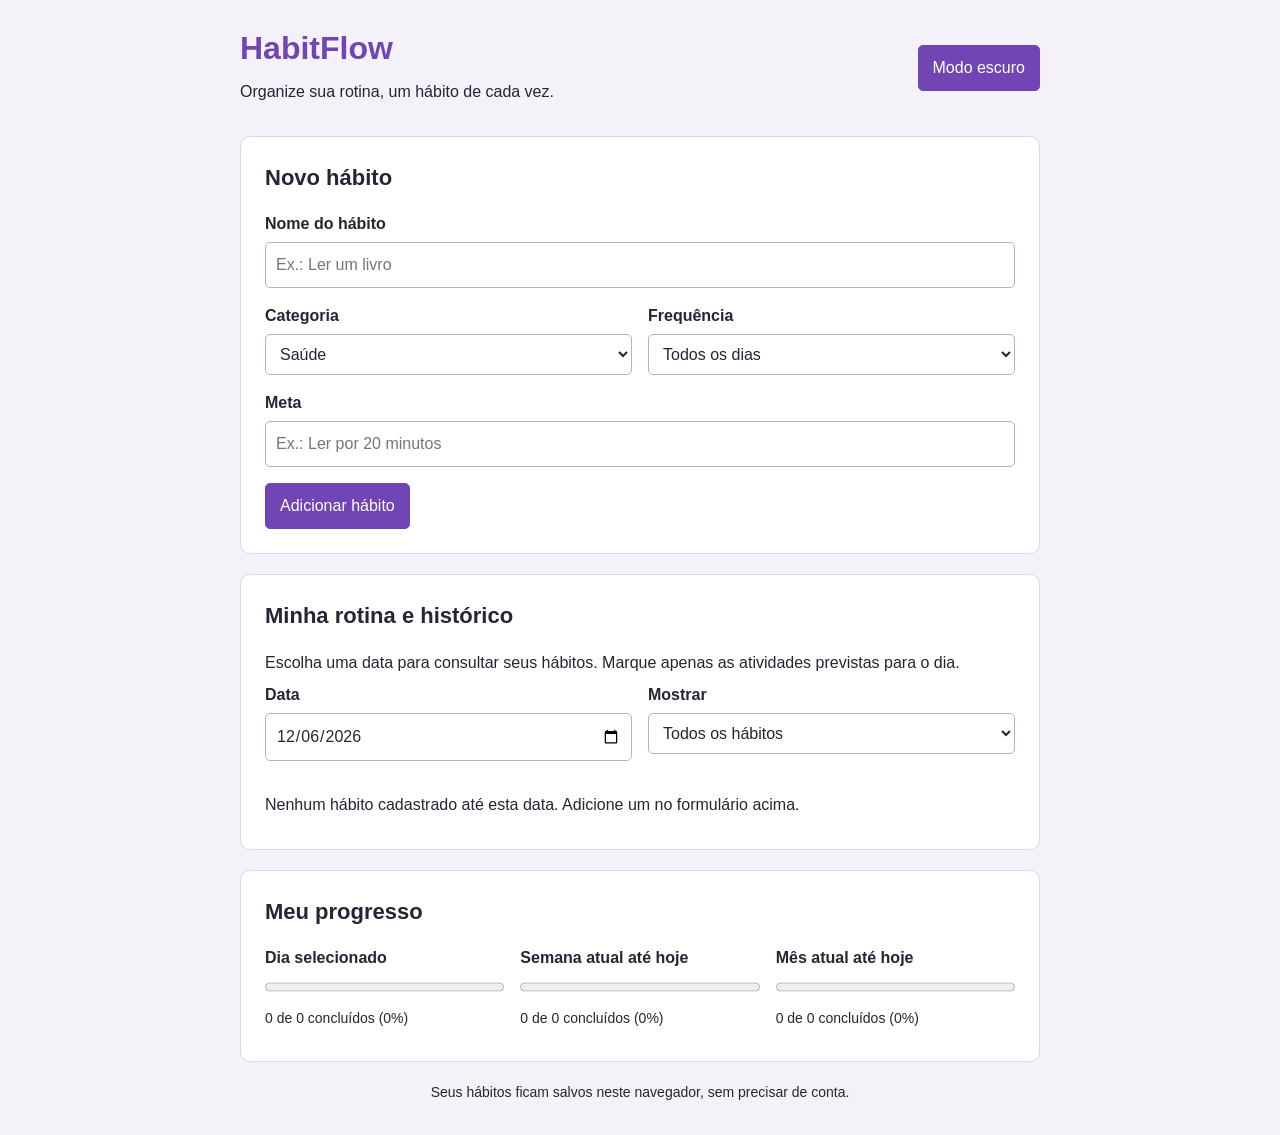
==== index.html @ 05ae08fd "Add files via upload" ====
<!DOCTYPE html>
<html lang="pt-BR">

<head>
  <meta charset="UTF-8">
  <meta name="viewport" content="width=device-width, initial-scale=1.0">
  <title>HabitFlow</title>
  <link rel="stylesheet" href="style.css">
  <script src="script.js" defer></script>
</head>

<body>
  <header>
    <div>
      <h1>HabitFlow</h1>
      <p>Organize sua rotina, um hábito de cada vez.</p>
    </div>
    <button id="tema" type="button" aria-pressed="false">Modo escuro</button>
  </header>

  <main>
    <section>
      <h2 id="titulo-formulario">Novo hábito</h2>

      <form id="formulario">
        <label for="nome">Nome do hábito</label>
        <input id="nome" type="text" placeholder="Ex.: Ler um livro" maxlength="60" required>

        <div class="colunas">
          <div>
            <label for="categoria">Categoria</label>
            <select id="categoria">
              <option>Saúde</option>
              <option>Estudos</option>
              <option>Pessoal</option>
              <option>Bem-estar</option>
            </select>
          </div>
          <div>
            <label for="frequencia">Frequência</label>
            <select id="frequencia">
              <option value="diario">Todos os dias</option>
              <option value="semana">Segunda a sexta</option>
              <option value="fim-semana">Sábado e domingo</option>
            </select>
          </div>
        </div>

        <label for="meta">Meta</label>
        <input id="meta" type="text" placeholder="Ex.: Ler por 20 minutos" maxlength="80" required>

        <div class="acoes">
          <button id="salvar" type="submit">Adicionar hábito</button>
          <button id="cancelar" class="secundario" type="button" hidden>Cancelar edição</button>
        </div>
      </form>
    </section>

    <p id="mensagem" role="status" aria-live="polite"></p>

    <section>
      <h2>Minha rotina e histórico</h2>
      <p>Escolha uma data para consultar seus hábitos. Marque apenas as atividades previstas para o dia.</p>

      <div class="colunas">
        <div>
          <label for="data">Data</label>
          <input id="data" type="date" required>
        </div>
        <div>
          <label for="filtro">Mostrar</label>
          <select id="filtro">
            <option value="todos">Todos os hábitos</option>
            <option value="pendentes">Pendentes</option>
            <option value="concluidos">Concluídos</option>
          </select>
        </div>
      </div>

      <ul id="lista"></ul>
      <p id="lista-vazia">Você ainda não tem hábitos previstos para esta data.</p>
    </section>

    <section>
      <h2>Meu progresso</h2>
      <div class="progresso">
        <div>
          <label for="barra-dia">Dia selecionado</label>
          <progress id="barra-dia" value="0" max="100"></progress>
          <p id="texto-dia">0 de 0 concluídos (0%)</p>
        </div>
        <div>
          <label for="barra-semana">Semana atual até hoje</label>
          <progress id="barra-semana" value="0" max="100"></progress>
          <p id="texto-semana">0 de 0 concluídos (0%)</p>
        </div>
        <div>
          <label for="barra-mes">Mês atual até hoje</label>
          <progress id="barra-mes" value="0" max="100"></progress>
          <p id="texto-mes">0 de 0 concluídos (0%)</p>
        </div>
      </div>
    </section>
  </main>

  <footer>
    <p>Seus hábitos ficam salvos neste navegador, sem precisar de conta.</p>
  </footer>

  <noscript>Ative o JavaScript para usar o HabitFlow.</noscript>
</body>

</html>
---- style.css ----
/* Estilo geral da página */
* {
  box-sizing: border-box;
}

body {
  margin: 0;
  background-color: #f4f2f8;
  color: #292333;
  font-family: Arial, sans-serif;
  line-height: 1.5;
}

header, main, footer {
  width: 90%;
  max-width: 800px;
  margin: auto;
}

header {
  display: flex;
  justify-content: space-between;
  align-items: center;
  gap: 16px;
  padding: 24px 0;
}

h1 {
  margin: 0;
  color: #7145b3;
}

h2 {
  margin-top: 0;
  font-size: 22px;
}

p {
  margin: 8px 0;
}

section {
  margin-bottom: 20px;
  padding: 24px;
  background-color: white;
  border: 1px solid #ded8e8;
  border-radius: 10px;
}

/* Formulário e botões */
label {
  display: block;
  margin-bottom: 6px;
  font-weight: bold;
}

input, select, button {
  font: inherit;
}

input, select {
  width: 100%;
  margin-bottom: 16px;
  padding: 10px;
  background-color: white;
  color: inherit;
  border: 1px solid #b9b0c7;
  border-radius: 5px;
}

button {
  padding: 10px 14px;
  background-color: #7145b3;
  color: white;
  border: 1px solid #7145b3;
  border-radius: 5px;
  cursor: pointer;
}

button:hover {
  background-color: #59328f;
}

button:focus-visible, input:focus-visible, select:focus-visible {
  outline: 3px solid #a284d0;
  outline-offset: 3px;
}

.secundario {
  background-color: transparent;
  color: #7145b3;
}

.secundario:hover {
  background-color: #eee6f9;
}

.colunas, .progresso {
  display: grid;
  grid-template-columns: 1fr 1fr;
  gap: 16px;
}

.acoes {
  display: flex;
  flex-wrap: wrap;
  gap: 8px;
}

#mensagem {
  color: #5d378e;
  overflow-wrap: anywhere;
}

#mensagem:empty {
  display: none;
}

/* Lista de hábitos */
ul {
  padding: 0;
  list-style: none;
}

li {
  padding: 16px 0;
  border-top: 1px solid #ded8e8;
  overflow-wrap: anywhere;
}

.nome-habito {
  display: flex;
  align-items: center;
  gap: 10px;
  cursor: pointer;
}

.nome-habito input {
  width: 18px;
  height: 18px;
  margin: 0;
  flex-shrink: 0;
  accent-color: #7145b3;
}

.concluido strong {
  text-decoration: line-through;
  color: #696171;
}

li p {
  font-size: 14px;
}

.progresso {
  grid-template-columns: repeat(3, 1fr);
}

progress {
  width: 100%;
  height: 18px;
  accent-color: #7145b3;
}

.progresso p, footer {
  font-size: 14px;
}

footer {
  padding-bottom: 24px;
  text-align: center;
}

[hidden] {
  display: none !important;
}

/* Modo escuro */
body.escuro {
  background-color: #201c28;
  color: #f1edf7;
}

.escuro section, .escuro input, .escuro select {
  background-color: #302a3a;
  border-color: #655b70;
}

.escuro h1, .escuro #mensagem, .escuro .secundario {
  color: #cfb0ff;
}

.escuro .secundario:hover {
  background-color: #44324f;
}

.escuro .concluido strong {
  color: #b8adc5;
}

/* No celular, as colunas ficam uma abaixo da outra. */
@media (max-width: 600px) {
  header {
    align-items: flex-start;
    flex-direction: column;
  }

  section {
    padding: 18px;
  }

  .colunas, .progresso {
    grid-template-columns: 1fr;
  }
}
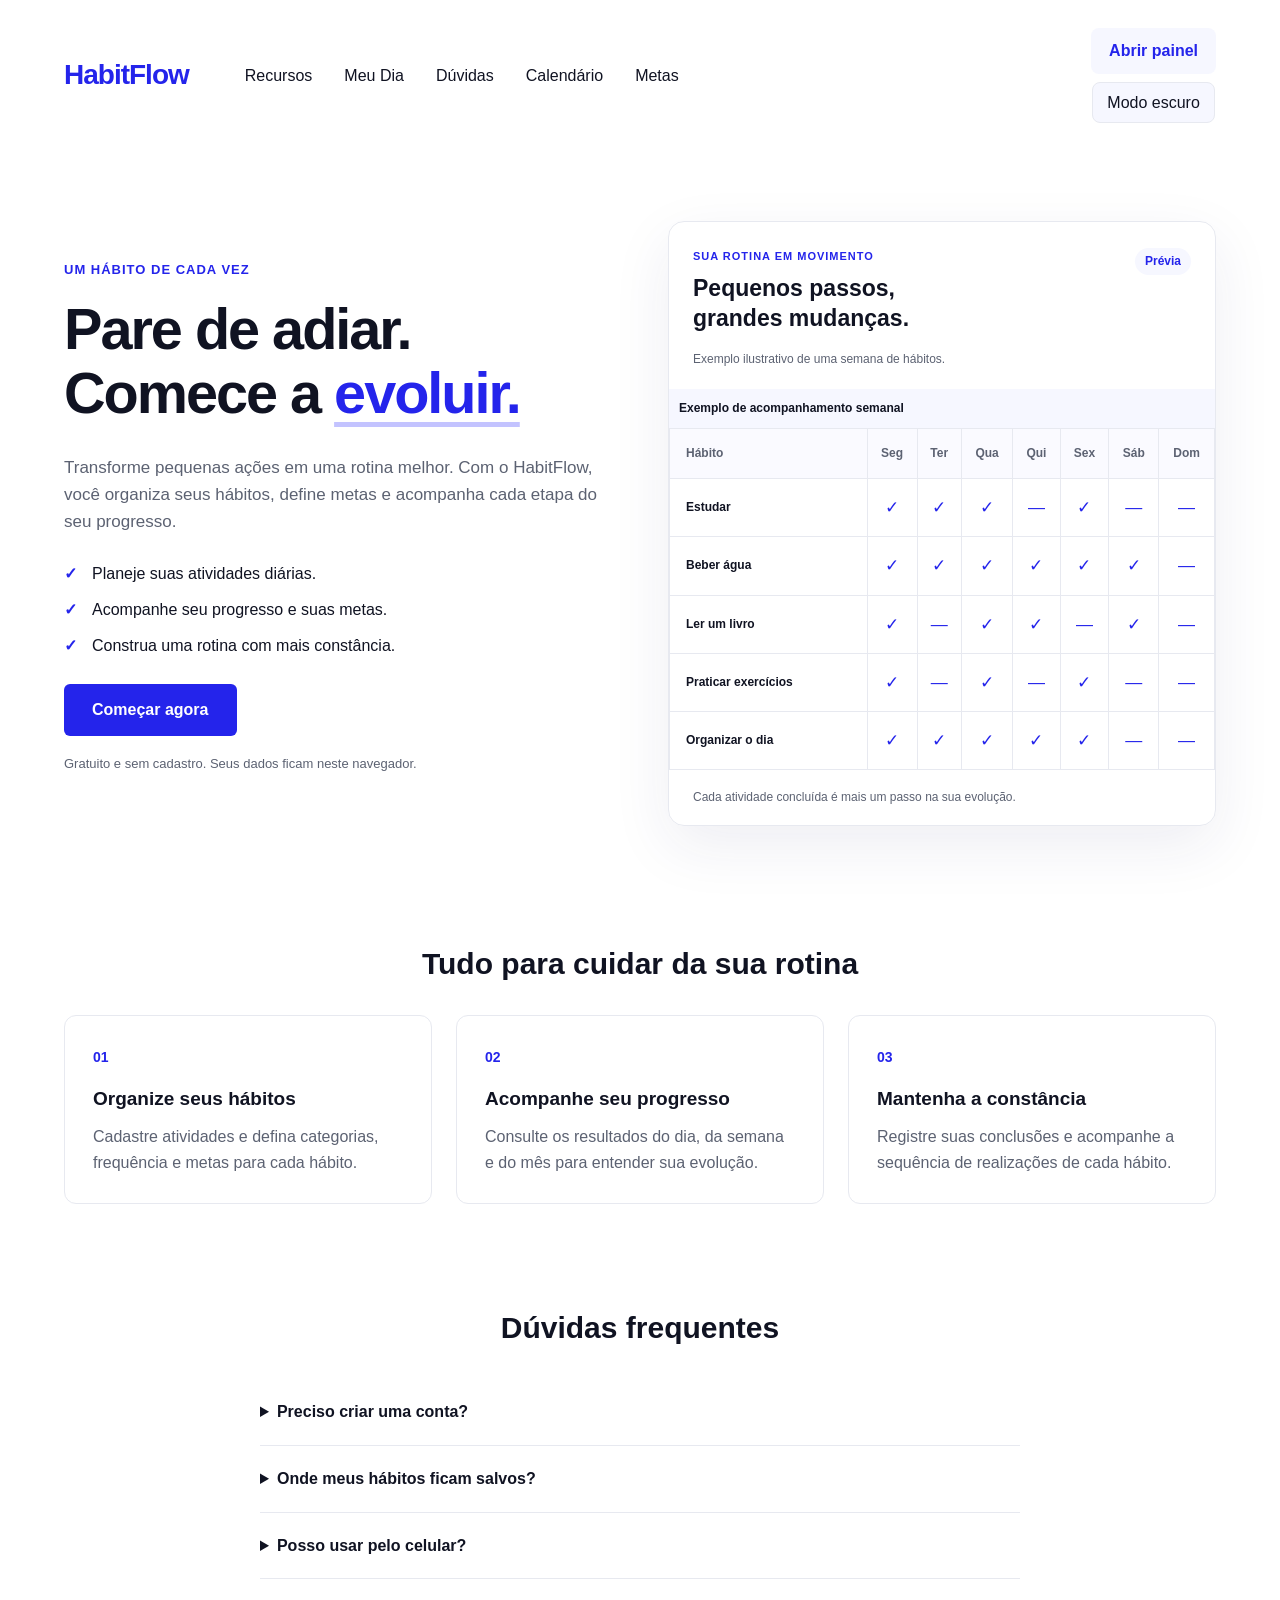
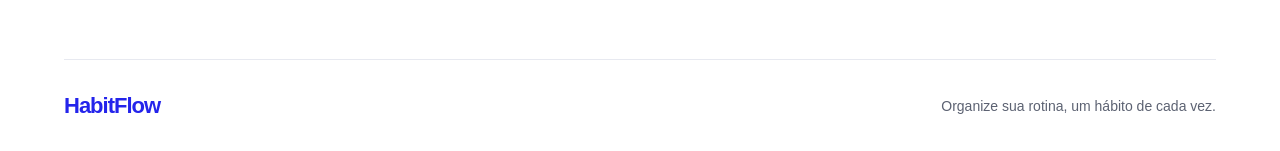
==== commit 70e91f10: "chore: criar entrada para publicacao no GitHub Pages" ====
--- a/index.html
+++ b/index.html
@@ -1,113 +1,13 @@
 <!DOCTYPE html>
 <html lang="pt-BR">
-
 <head>
   <meta charset="UTF-8">
   <meta name="viewport" content="width=device-width, initial-scale=1.0">
-  <title>HabitFlow</title>
-  <link rel="stylesheet" href="style.css">
-  <script src="script.js" defer></script>
+  <meta http-equiv="refresh" content="0; url=html/index.html">
+  <title>HabitFlow — Início</title>
 </head>
-
 <body>
-  <header>
-    <div>
-      <h1>HabitFlow</h1>
-      <p>Organize sua rotina, um hábito de cada vez.</p>
-    </div>
-    <button id="tema" type="button" aria-pressed="false">Modo escuro</button>
-  </header>
-
-  <main>
-    <section>
-      <h2 id="titulo-formulario">Novo hábito</h2>
-
-      <form id="formulario">
-        <label for="nome">Nome do hábito</label>
-        <input id="nome" type="text" placeholder="Ex.: Ler um livro" maxlength="60" required>
-
-        <div class="colunas">
-          <div>
-            <label for="categoria">Categoria</label>
-            <select id="categoria">
-              <option>Saúde</option>
-              <option>Estudos</option>
-              <option>Pessoal</option>
-              <option>Bem-estar</option>
-            </select>
-          </div>
-          <div>
-            <label for="frequencia">Frequência</label>
-            <select id="frequencia">
-              <option value="diario">Todos os dias</option>
-              <option value="semana">Segunda a sexta</option>
-              <option value="fim-semana">Sábado e domingo</option>
-            </select>
-          </div>
-        </div>
-
-        <label for="meta">Meta</label>
-        <input id="meta" type="text" placeholder="Ex.: Ler por 20 minutos" maxlength="80" required>
-
-        <div class="acoes">
-          <button id="salvar" type="submit">Adicionar hábito</button>
-          <button id="cancelar" class="secundario" type="button" hidden>Cancelar edição</button>
-        </div>
-      </form>
-    </section>
-
-    <p id="mensagem" role="status" aria-live="polite"></p>
-
-    <section>
-      <h2>Minha rotina e histórico</h2>
-      <p>Escolha uma data para consultar seus hábitos. Marque apenas as atividades previstas para o dia.</p>
-
-      <div class="colunas">
-        <div>
-          <label for="data">Data</label>
-          <input id="data" type="date" required>
-        </div>
-        <div>
-          <label for="filtro">Mostrar</label>
-          <select id="filtro">
-            <option value="todos">Todos os hábitos</option>
-            <option value="pendentes">Pendentes</option>
-            <option value="concluidos">Concluídos</option>
-          </select>
-        </div>
-      </div>
-
-      <ul id="lista"></ul>
-      <p id="lista-vazia">Você ainda não tem hábitos previstos para esta data.</p>
-    </section>
-
-    <section>
-      <h2>Meu progresso</h2>
-      <div class="progresso">
-        <div>
-          <label for="barra-dia">Dia selecionado</label>
-          <progress id="barra-dia" value="0" max="100"></progress>
-          <p id="texto-dia">0 de 0 concluídos (0%)</p>
-        </div>
-        <div>
-          <label for="barra-semana">Semana atual até hoje</label>
-          <progress id="barra-semana" value="0" max="100"></progress>
-          <p id="texto-semana">0 de 0 concluídos (0%)</p>
-        </div>
-        <div>
-          <label for="barra-mes">Mês atual até hoje</label>
-          <progress id="barra-mes" value="0" max="100"></progress>
-          <p id="texto-mes">0 de 0 concluídos (0%)</p>
-        </div>
-      </div>
-    </section>
-  </main>
-
-  <footer>
-    <p>Seus hábitos ficam salvos neste navegador, sem precisar de conta.</p>
-  </footer>
-
-  <noscript>Ative o JavaScript para usar o HabitFlow.</noscript>
+  <p>Abrindo o HabitFlow…</p>
+  <p><a href="html/index.html">Clique aqui caso não seja redirecionado.</a></p>
 </body>
-
-</html>+</html>
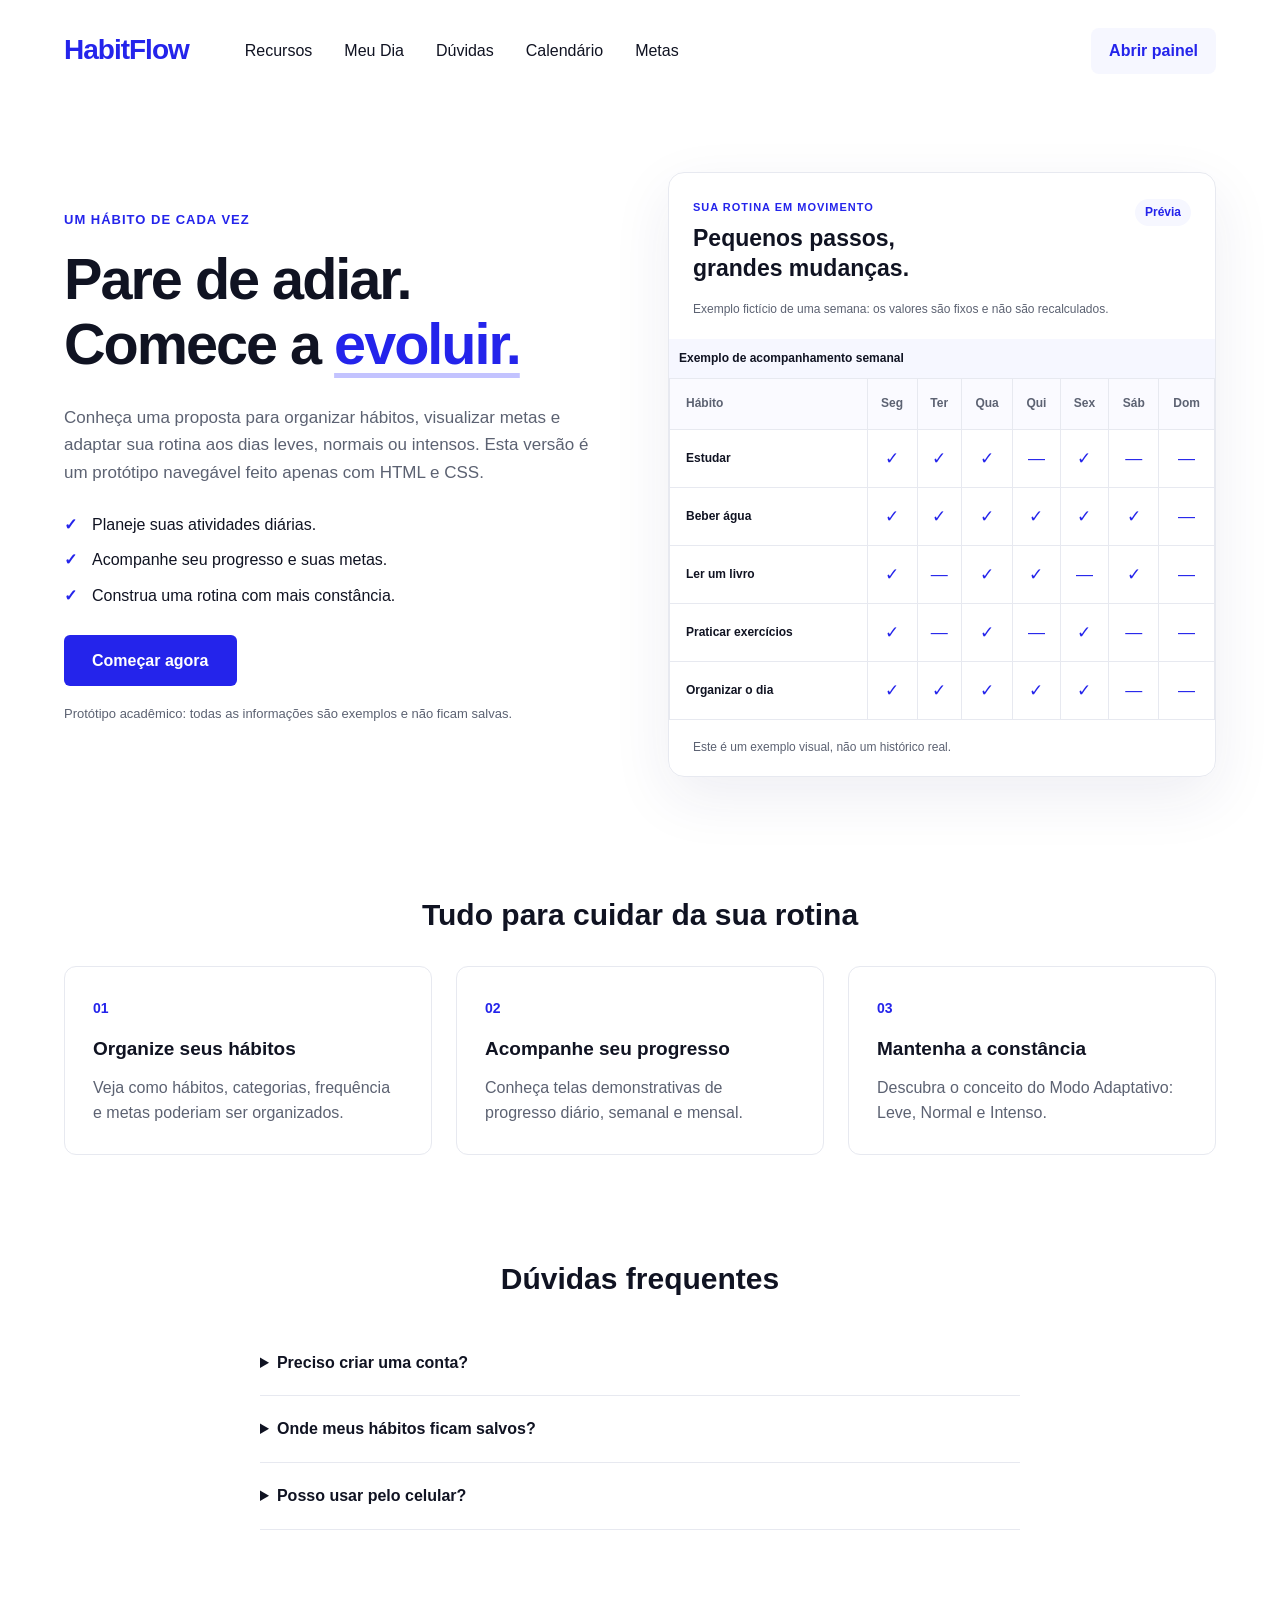
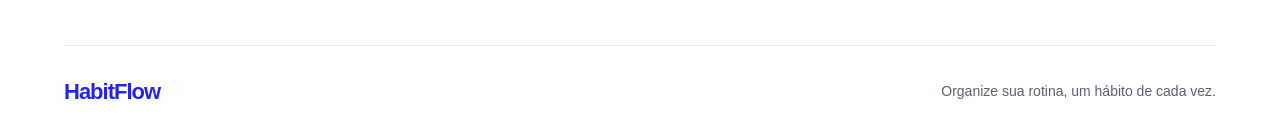
==== commit e7647444: "feat: criar entrada sem JavaScript para hospedagem estática" ====
--- a/index.html
+++ b/index.html
@@ -3,11 +3,10 @@
 <head>
   <meta charset="UTF-8">
   <meta name="viewport" content="width=device-width, initial-scale=1.0">
+  <title>HabitFlow — Início</title>
   <meta http-equiv="refresh" content="0; url=html/index.html">
-  <title>HabitFlow — Início</title>
 </head>
 <body>
-  <p>Abrindo o HabitFlow…</p>
-  <p><a href="html/index.html">Clique aqui caso não seja redirecionado.</a></p>
+  <p>Bem-vindo ao HabitFlow. <a href="html/index.html">Abrir a demonstração HTML e CSS</a>.</p>
 </body>
 </html>
